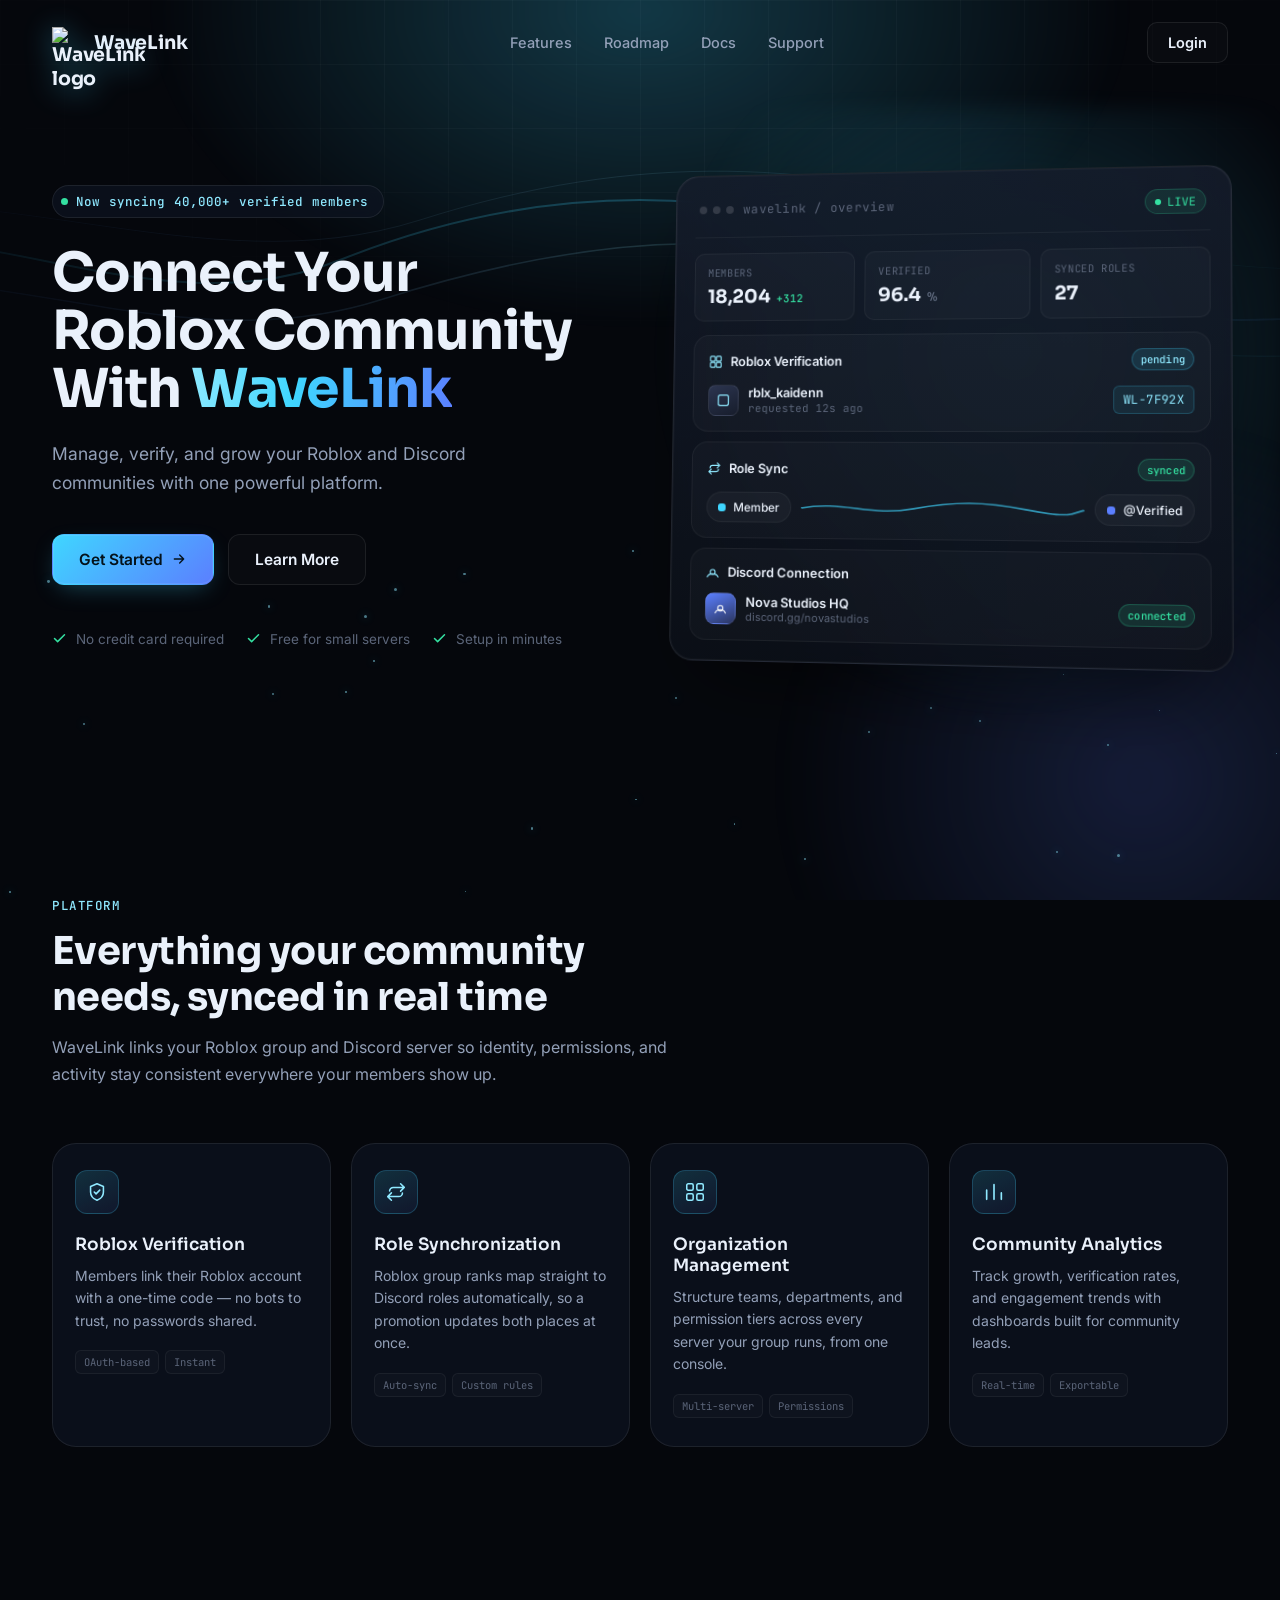
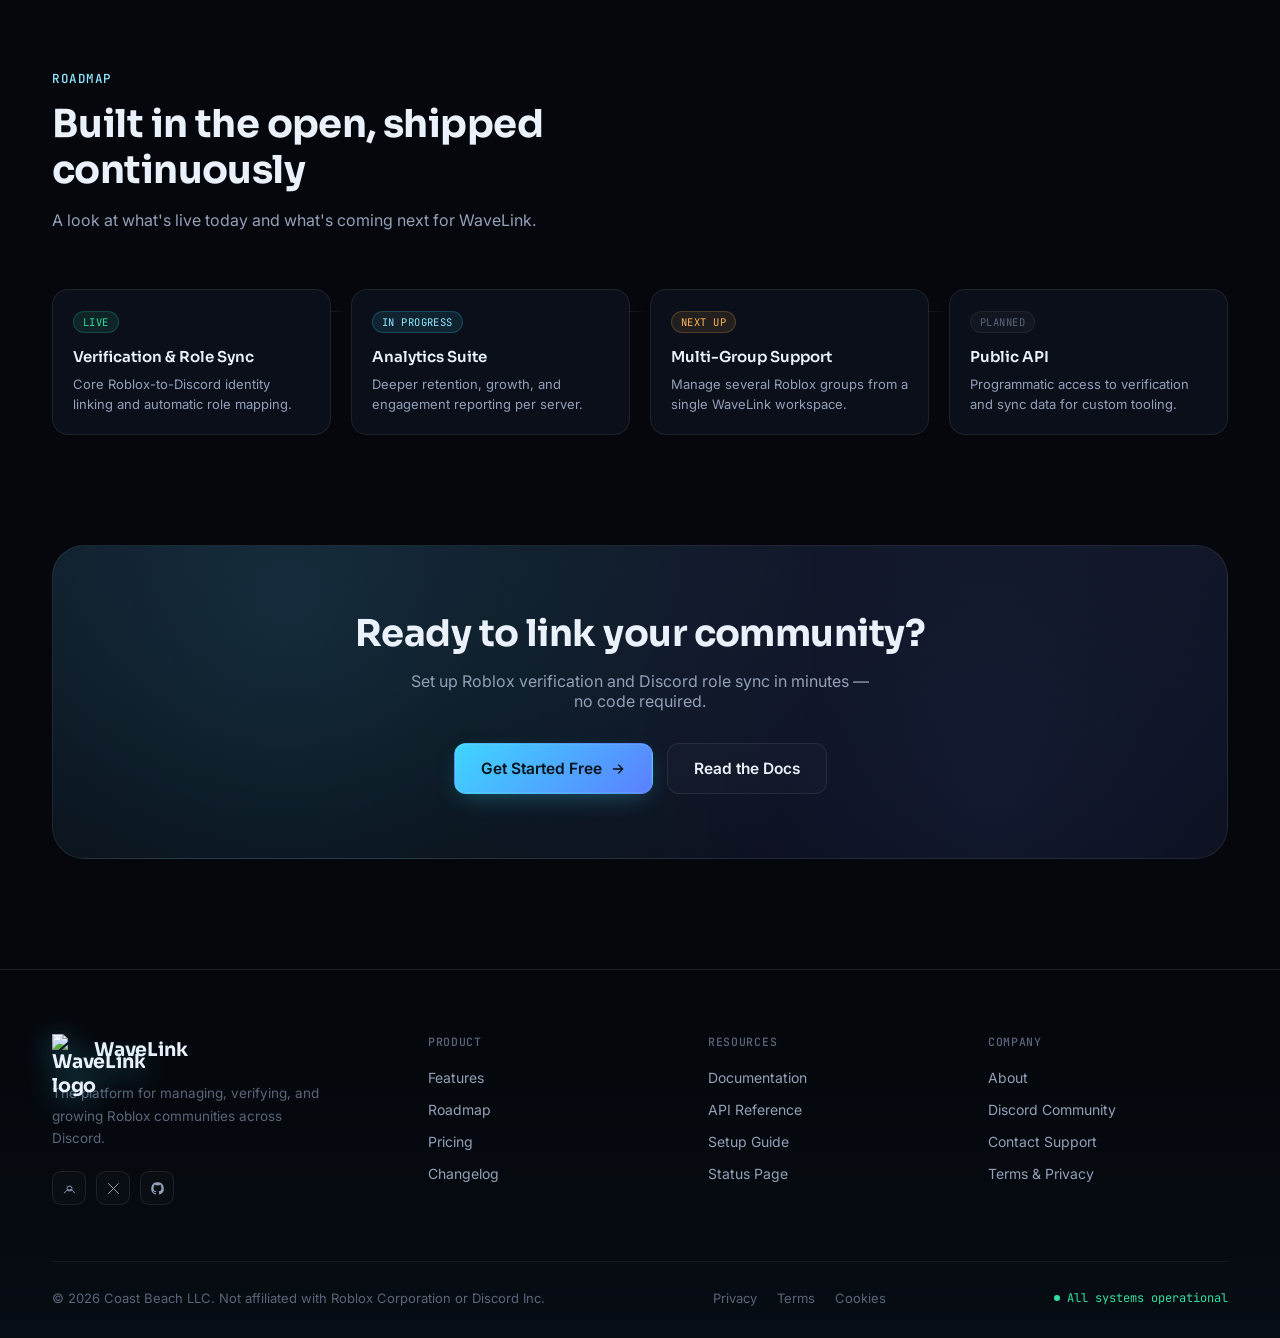
==== index.html @ 927ece52 "Add files via upload" ====
<!DOCTYPE html>
<html lang="en">
<head>
<meta charset="UTF-8" />
<meta name="viewport" content="width=device-width, initial-scale=1.0" />
<title>WaveLink — Connect Your Roblox Community</title>
<meta name="description" content="WaveLink is the platform for managing, verifying, and growing Roblox communities across Discord — verification, role sync, and analytics in one place." />

<link rel="preconnect" href="https://fonts.googleapis.com">
<link rel="preconnect" href="https://fonts.gstatic.com" crossorigin>
<link href="https://fonts.googleapis.com/css2?family=Sora:wght@400;500;600;700;800&family=Inter:wght@400;500;600;700&family=JetBrains+Mono:wght@400;500;600&display=swap" rel="stylesheet">

<link rel="stylesheet" href="style.css">
</head>
<body>

<!-- ============ BACKGROUND LAYERS ============ -->
<div class="bg-layer" aria-hidden="true">
  <div class="bg-grid"></div>
  <div class="bg-glow-primary"></div>
  <div class="bg-glow-secondary"></div>
  <svg class="bg-wave-svg" viewBox="0 0 1800 420" fill="none" xmlns="http://www.w3.org/2000/svg">
    <path class="w1" d="M0 220 C 200 140, 400 300, 600 220 S 1000 140, 1200 220 S 1600 300, 1800 220" stroke="url(#gwave1)" stroke-width="2" opacity="0.5"/>
    <path class="w2" d="M0 260 C 220 190, 420 330, 640 260 S 1040 180, 1240 260 S 1620 330, 1800 260" stroke="url(#gwave2)" stroke-width="1.5" opacity="0.35"/>
    <path class="w3" d="M0 180 C 240 120, 460 250, 680 180 S 1080 120, 1280 180 S 1640 250, 1800 180" stroke="url(#gwave2)" stroke-width="1" opacity="0.25"/>
    <defs>
      <linearGradient id="gwave1" x1="0" y1="0" x2="1800" y2="0" gradientUnits="userSpaceOnUse">
        <stop offset="0" stop-color="#3fd6ff" stop-opacity="0"/>
        <stop offset="0.5" stop-color="#3fd6ff" stop-opacity="0.9"/>
        <stop offset="1" stop-color="#5b7fff" stop-opacity="0"/>
      </linearGradient>
      <linearGradient id="gwave2" x1="0" y1="0" x2="1800" y2="0" gradientUnits="userSpaceOnUse">
        <stop offset="0" stop-color="#5b7fff" stop-opacity="0"/>
        <stop offset="0.5" stop-color="#8fe9ff" stop-opacity="0.8"/>
        <stop offset="1" stop-color="#3fd6ff" stop-opacity="0"/>
      </linearGradient>
    </defs>
  </svg>
  <div id="particles"></div>
</div>

<!-- ============ NAVBAR ============ -->
<header class="navbar" id="navbar">
  <div class="container nav-inner">
    <a href="#top" class="brand">
      <span class="brand-mark" aria-hidden="true"><img src="assets/wavelink-logo.png" alt="WaveLink logo"></span>
      WaveLink
    </a>

    <nav class="nav-links" id="navLinks">
      <a href="#features">Features</a>
      <a href="#roadmap">Roadmap</a>
      <a href="#docs">Docs</a>
      <a href="#support">Support</a>
    </nav>

    <div class="nav-right">
      <a href="login.html" class="btn btn-ghost" id="navAuthBtn">Login</a>
      <button class="nav-toggle" id="navToggle" aria-label="Toggle navigation menu" aria-expanded="false"><span></span></button>
    </div>
  </div>
</header>

<!-- ============ HERO ============ -->
<main id="top">
<section class="hero">
  <div class="container hero-grid">

    <div class="hero-content reveal in">
      <span class="eyebrow"><span class="dot-pulse" aria-hidden="true"></span> Now syncing 40,000+ verified members</span>

      <h1>Connect Your Roblox Community With <span class="grad">WaveLink</span></h1>

      <p class="lead">Manage, verify, and grow your Roblox and Discord communities with one powerful platform.</p>

      <div class="hero-actions">
        <a href="#get-started" class="btn btn-primary btn-lg">
          Get Started
          <svg class="btn-icon" viewBox="0 0 24 24" fill="none"><path d="M5 12h14M13 6l6 6-6 6" stroke="currentColor" stroke-width="2" stroke-linecap="round" stroke-linejoin="round"/></svg>
        </a>
        <a href="#features" class="btn btn-ghost btn-lg">Learn More</a>
      </div>

      <div class="hero-meta">
        <div class="hero-meta-item"><svg viewBox="0 0 24 24" fill="none"><path d="M20 6L9 17l-5-5" stroke="currentColor" stroke-width="2.4" stroke-linecap="round" stroke-linejoin="round"/></svg> No credit card required</div>
        <div class="hero-meta-item"><svg viewBox="0 0 24 24" fill="none"><path d="M20 6L9 17l-5-5" stroke="currentColor" stroke-width="2.4" stroke-linecap="round" stroke-linejoin="round"/></svg> Free for small servers</div>
        <div class="hero-meta-item"><svg viewBox="0 0 24 24" fill="none"><path d="M20 6L9 17l-5-5" stroke="currentColor" stroke-width="2.4" stroke-linecap="round" stroke-linejoin="round"/></svg> Setup in minutes</div>
      </div>
    </div>

    <div class="mock-wrap reveal in">
      <div class="mock-glow" aria-hidden="true"></div>

      <div class="dashboard">
        <div class="dash-titlebar">
          <div class="dash-titlebar-left">
            <div class="dash-dots"><span></span><span></span><span></span></div>
            <span class="dash-title">wavelink / overview</span>
          </div>
          <span class="dash-live"><span class="dot-pulse" aria-hidden="true"></span>LIVE</span>
        </div>

        <div class="stat-row">
          <div class="stat-box">
            <div class="stat-label">Members</div>
            <div class="stat-value">18,204 <span class="delta">+312</span></div>
          </div>
          <div class="stat-box">
            <div class="stat-label">Verified</div>
            <div class="stat-value">96.4<span style="font-size:12px;font-weight:600;color:var(--text-faint)">%</span></div>
          </div>
          <div class="stat-box">
            <div class="stat-label">Synced Roles</div>
            <div class="stat-value">27</div>
          </div>
        </div>

        <div class="panel-block">
          <div class="panel-block-head">
            <h4>
              <svg viewBox="0 0 24 24" fill="none"><rect x="3" y="3" width="8" height="8" rx="1.5" stroke="currentColor" stroke-width="1.8"/><rect x="13" y="3" width="8" height="8" rx="1.5" stroke="currentColor" stroke-width="1.8"/><rect x="3" y="13" width="8" height="8" rx="1.5" stroke="currentColor" stroke-width="1.8"/><rect x="13" y="13" width="8" height="8" rx="1.5" stroke="currentColor" stroke-width="1.8"/></svg>
              Roblox Verification
            </h4>
            <span class="badge badge-accent">pending</span>
          </div>
          <div class="verify-row">
            <div class="verify-user">
              <div class="avatar"><svg viewBox="0 0 24 24" fill="none"><rect x="4" y="4" width="16" height="16" rx="3" stroke="currentColor" stroke-width="1.8"/></svg></div>
              <div class="verify-user-info">
                <div class="name">rblx_kaidenn</div>
                <div class="sub">requested 12s ago</div>
              </div>
            </div>
            <span class="code-chip">WL-7F92X</span>
          </div>
        </div>

        <div class="panel-block">
          <div class="panel-block-head">
            <h4>
              <svg viewBox="0 0 24 24" fill="none"><path d="M17 3l4 4-4 4M7 21l-4-4 4-4M21 7H9a4 4 0 00-4 4M3 17h12a4 4 0 004-4" stroke="currentColor" stroke-width="1.8" stroke-linecap="round" stroke-linejoin="round"/></svg>
              Role Sync
            </h4>
            <span class="badge badge-success">synced</span>
          </div>
          <div class="sync-row">
            <span class="sync-chip"><span class="swatch" style="background:#3fd6ff"></span>Member</span>
            <svg class="sync-wave" viewBox="0 0 100 20" preserveAspectRatio="none"><path d="M0 10 C 15 2, 25 18, 40 10 S 65 2, 80 10 S 95 14, 100 10" stroke="#3fd6ff" stroke-width="1.5" fill="none" opacity="0.65"/></svg>
            <span class="sync-chip"><span class="swatch" style="background:#5b7fff"></span>@Verified</span>
          </div>
        </div>

        <div class="panel-block" style="margin-bottom:0;">
          <div class="panel-block-head">
            <h4>
              <svg viewBox="0 0 24 24" fill="none"><path d="M8 12a4 4 0 108 0 4 4 0 00-8 0z" stroke="currentColor" stroke-width="1.8"/><path d="M3 20c1.5-3.5 4.5-5 9-5s7.5 1.5 9 5" stroke="currentColor" stroke-width="1.8" stroke-linecap="round"/></svg>
              Discord Connection
            </h4>
          </div>
          <div class="discord-row">
            <div class="discord-server">
              <div class="server-icon"><svg viewBox="0 0 24 24" fill="none"><path d="M8 12a4 4 0 108 0 4 4 0 00-8 0z" stroke="#fff" stroke-width="1.6"/><path d="M4 19c1.6-3.6 4.6-5 8-5s6.4 1.4 8 5" stroke="#fff" stroke-width="1.6" stroke-linecap="round"/></svg></div>
              <div class="server-info">
                <div class="name">Nova Studios HQ</div>
                <div class="sub">discord.gg/novastudios</div>
              </div>
            </div>
            <span class="badge badge-success">connected</span>
          </div>
        </div>
      </div>
    </div>

  </div>
</section>

<!-- ============ FEATURES ============ -->
<section class="section" id="features">
  <div class="container">
    <div class="section-head reveal">
      <span class="section-tag">Platform</span>
      <h2>Everything your community needs, synced in real time</h2>
      <p>WaveLink links your Roblox group and Discord server so identity, permissions, and activity stay consistent everywhere your members show up.</p>
    </div>

    <div class="features-grid">

      <div class="feature-card reveal">
        <div class="feature-icon"><svg viewBox="0 0 24 24" fill="none"><path d="M12 3l7 3v6c0 4.5-3 7.5-7 9-4-1.5-7-4.5-7-9V6l7-3z" stroke="currentColor" stroke-width="1.7" stroke-linejoin="round"/><path d="M9 12l2 2 4-4" stroke="currentColor" stroke-width="1.7" stroke-linecap="round" stroke-linejoin="round"/></svg></div>
        <h3>Roblox Verification</h3>
        <p>Members link their Roblox account with a one-time code — no bots to trust, no passwords shared.</p>
        <div class="feature-tag-row">
          <span class="feature-tag">OAuth-based</span>
          <span class="feature-tag">Instant</span>
        </div>
      </div>

      <div class="feature-card reveal">
        <div class="feature-icon"><svg viewBox="0 0 24 24" fill="none"><path d="M17 3l4 4-4 4M7 21l-4-4 4-4M21 7H9a4 4 0 00-4 4M3 17h12a4 4 0 004-4" stroke="currentColor" stroke-width="1.7" stroke-linecap="round" stroke-linejoin="round"/></svg></div>
        <h3>Role Synchronization</h3>
        <p>Roblox group ranks map straight to Discord roles automatically, so a promotion updates both places at once.</p>
        <div class="feature-tag-row">
          <span class="feature-tag">Auto-sync</span>
          <span class="feature-tag">Custom rules</span>
        </div>
      </div>

      <div class="feature-card reveal">
        <div class="feature-icon"><svg viewBox="0 0 24 24" fill="none"><rect x="3" y="3" width="7" height="7" rx="1.6" stroke="currentColor" stroke-width="1.7"/><rect x="14" y="3" width="7" height="7" rx="1.6" stroke="currentColor" stroke-width="1.7"/><rect x="3" y="14" width="7" height="7" rx="1.6" stroke="currentColor" stroke-width="1.7"/><rect x="14" y="14" width="7" height="7" rx="1.6" stroke="currentColor" stroke-width="1.7"/></svg></div>
        <h3>Organization Management</h3>
        <p>Structure teams, departments, and permission tiers across every server your group runs, from one console.</p>
        <div class="feature-tag-row">
          <span class="feature-tag">Multi-server</span>
          <span class="feature-tag">Permissions</span>
        </div>
      </div>

      <div class="feature-card reveal">
        <div class="feature-icon"><svg viewBox="0 0 24 24" fill="none"><path d="M4 20V10M12 20V4M20 20v-7" stroke="currentColor" stroke-width="1.8" stroke-linecap="round" stroke-linejoin="round"/></svg></div>
        <h3>Community Analytics</h3>
        <p>Track growth, verification rates, and engagement trends with dashboards built for community leads.</p>
        <div class="feature-tag-row">
          <span class="feature-tag">Real-time</span>
          <span class="feature-tag">Exportable</span>
        </div>
      </div>

    </div>
  </div>
</section>

<!-- ============ ROADMAP ============ -->
<section class="section" id="roadmap">
  <div class="container">
    <div class="section-head reveal">
      <span class="section-tag">Roadmap</span>
      <h2>Built in the open, shipped continuously</h2>
      <p>A look at what's live today and what's coming next for WaveLink.</p>
    </div>

    <div class="roadmap-track">
      <div class="roadmap-item reveal">
        <span class="roadmap-status status-live">Live</span>
        <h4>Verification &amp; Role Sync</h4>
        <p>Core Roblox-to-Discord identity linking and automatic role mapping.</p>
      </div>
      <div class="roadmap-item reveal">
        <span class="roadmap-status status-progress">In progress</span>
        <h4>Analytics Suite</h4>
        <p>Deeper retention, growth, and engagement reporting per server.</p>
      </div>
      <div class="roadmap-item reveal">
        <span class="roadmap-status status-next">Next up</span>
        <h4>Multi-Group Support</h4>
        <p>Manage several Roblox groups from a single WaveLink workspace.</p>
      </div>
      <div class="roadmap-item reveal">
        <span class="roadmap-status status-later">Planned</span>
        <h4>Public API</h4>
        <p>Programmatic access to verification and sync data for custom tooling.</p>
      </div>
    </div>
  </div>
</section>

<!-- ============ CTA ============ -->
<section class="cta-band reveal" id="get-started">
  <h2>Ready to link your community?</h2>
  <p>Set up Roblox verification and Discord role sync in minutes — no code required.</p>
  <div class="cta-actions">
    <a href="login.html" class="btn btn-primary btn-lg">
      Get Started Free
      <svg class="btn-icon" viewBox="0 0 24 24" fill="none"><path d="M5 12h14M13 6l6 6-6 6" stroke="currentColor" stroke-width="2" stroke-linecap="round" stroke-linejoin="round"/></svg>
    </a>
    <a href="#docs" class="btn btn-ghost btn-lg">Read the Docs</a>
  </div>
</section>
</main>

<!-- ============ FOOTER ============ -->
<footer class="site-footer" id="support">
  <div class="container">
    <div class="footer-top">
      <div class="footer-brand">
        <a href="#top" class="brand">
          <span class="brand-mark" aria-hidden="true"><img src="assets/wavelink-logo.png" alt="WaveLink logo"></span>
          WaveLink
        </a>
        <p>The platform for managing, verifying, and growing Roblox communities across Discord.</p>
        <div class="footer-socials">
          <a href="#" class="footer-social-btn" aria-label="WaveLink on Discord"><svg viewBox="0 0 24 24" fill="none"><path d="M8 12a4 4 0 108 0 4 4 0 00-8 0z" stroke="currentColor" stroke-width="1.6"/><path d="M4 19c1.6-3.6 4.6-5 8-5s6.4 1.4 8 5" stroke="currentColor" stroke-width="1.6" stroke-linecap="round"/></svg></a>
          <a href="#" class="footer-social-btn" aria-label="WaveLink on X"><svg viewBox="0 0 24 24" fill="none"><path d="M4 4l16 16M20 4L4 20" stroke="currentColor" stroke-width="1.6" stroke-linecap="round"/></svg></a>
          <a href="#" class="footer-social-btn" aria-label="WaveLink on GitHub"><svg viewBox="0 0 24 24" fill="none"><path d="M12 2a10 10 0 00-3.16 19.5c.5.1.68-.22.68-.48v-1.7c-2.78.6-3.37-1.34-3.37-1.34-.46-1.16-1.11-1.47-1.11-1.47-.91-.62.07-.6.07-.6 1 .07 1.53 1.03 1.53 1.03.9 1.52 2.35 1.08 2.92.83.09-.65.35-1.08.64-1.33-2.22-.25-4.56-1.11-4.56-4.94 0-1.1.39-1.99 1.03-2.69-.1-.25-.45-1.27.1-2.64 0 0 .84-.27 2.75 1.02a9.6 9.6 0 015 0c1.91-1.3 2.75-1.02 2.75-1.02.55 1.37.2 2.39.1 2.64.64.7 1.03 1.59 1.03 2.69 0 3.84-2.34 4.68-4.57 4.93.36.31.68.92.68 1.85v2.75c0 .27.18.58.69.48A10 10 0 0012 2z" fill="currentColor"/></svg></a>
        </div>
      </div>

      <div class="footer-col">
        <h5>Product</h5>
        <ul>
          <li><a href="#features">Features</a></li>
          <li><a href="#roadmap">Roadmap</a></li>
          <li><a href="#">Pricing</a></li>
          <li><a href="#">Changelog</a></li>
        </ul>
      </div>

      <div class="footer-col" id="docs">
        <h5>Resources</h5>
        <ul>
          <li><a href="#">Documentation</a></li>
          <li><a href="#">API Reference</a></li>
          <li><a href="#">Setup Guide</a></li>
          <li><a href="#">Status Page</a></li>
        </ul>
      </div>

      <div class="footer-col">
        <h5>Company</h5>
        <ul>
          <li><a href="#">About</a></li>
          <li><a href="#">Discord Community</a></li>
          <li><a href="#">Contact Support</a></li>
          <li><a href="#">Terms &amp; Privacy</a></li>
        </ul>
      </div>
    </div>

    <div class="footer-bottom">
      <p>&copy; 2026 Coast Beach LLC. Not affiliated with Roblox Corporation or Discord Inc.</p>
      <div class="footer-bottom-links">
        <a href="#">Privacy</a>
        <a href="#">Terms</a>
        <a href="#">Cookies</a>
      </div>
      <span class="footer-status"><span class="dot-pulse" aria-hidden="true"></span>All systems operational</span>
    </div>
  </div>
</footer>

<script src="main.js" defer></script>

</body>
</html>
---- style.css ----
/* ===========================================================
   WaveLink — Design Tokens
   =========================================================== */
:root{
  --bg:            #05070c;
  --bg-alt:        #080c15;
  --panel:         rgba(16, 22, 36, 0.62);
  --panel-solid:   #0c121f;
  --panel-raised:  #10182a;
  --border:        rgba(255, 255, 255, 0.08);
  --border-soft:   rgba(255, 255, 255, 0.05);
  --text:          #eaf1fb;
  --text-dim:      #93a0b8;
  --text-faint:    #5b6579;

  --accent:        #3fd6ff;
  --accent-soft:   #8fe9ff;
  --accent-2:      #5b7fff;
  --accent-glow:   rgba(63, 214, 255, 0.35);
  --success:       #34e0a1;
  --success-glow:  rgba(52, 224, 161, 0.28);
  --warn:          #ffb454;

  --font-display:  'Sora', 'Inter', sans-serif;
  --font-body:     'Inter', sans-serif;
  --font-mono:     'JetBrains Mono', monospace;

  --radius-sm:     10px;
  --radius-md:     16px;
  --radius-lg:     24px;
  --radius-xl:     32px;

  --ease: cubic-bezier(.16,.8,.24,1);
}

*, *::before, *::after{ box-sizing: border-box; }

html{ scroll-behavior: smooth; }

body{
  margin: 0;
  background: var(--bg);
  color: var(--text);
  font-family: var(--font-body);
  -webkit-font-smoothing: antialiased;
  overflow-x: hidden;
}

img, svg{ display:block; max-width: 100%; }

a{ color: inherit; text-decoration: none; }

ul{ list-style: none; margin: 0; padding: 0; }

::selection{ background: var(--accent-glow); color: #fff; }

@media (prefers-reduced-motion: reduce){
  *{ animation-duration: 0.001ms !important; animation-iteration-count: 1 !important; transition-duration: 0.001ms !important; scroll-behavior: auto !important; }
}

:focus-visible{
  outline: 2px solid var(--accent);
  outline-offset: 3px;
  border-radius: 4px;
}

.container{
  width: 100%;
  max-width: 1240px;
  margin: 0 auto;
  padding: 0 32px;
}

/* ===========================================================
   Global background system — waveform glow + particles + grid
   =========================================================== */
.bg-layer{
  position: fixed;
  inset: 0;
  z-index: 0;
  pointer-events: none;
  overflow: hidden;
}

.bg-grid{
  position: absolute;
  inset: 0;
  background-image:
    linear-gradient(to right, rgba(255,255,255,0.028) 1px, transparent 1px),
    linear-gradient(to bottom, rgba(255,255,255,0.028) 1px, transparent 1px);
  background-size: 64px 64px;
  mask-image: radial-gradient(ellipse 80% 55% at 50% 0%, black 30%, transparent 75%);
  -webkit-mask-image: radial-gradient(ellipse 80% 55% at 50% 0%, black 30%, transparent 75%);
}

.bg-glow-primary{
  position: absolute;
  top: -260px;
  left: 50%;
  width: 1400px;
  height: 900px;
  transform: translateX(-50%);
  background: radial-gradient(ellipse 50% 50% at 50% 30%, rgba(63,214,255,0.24), transparent 70%);
  filter: blur(10px);
}

.bg-glow-secondary{
  position: absolute;
  top: 420px;
  right: -220px;
  width: 720px;
  height: 720px;
  background: radial-gradient(circle, rgba(91,127,255,0.18), transparent 70%);
  filter: blur(20px);
}

.bg-wave-svg{
  position: absolute;
  top: 40px;
  left: 50%;
  width: 1800px;
  max-width: none;
  transform: translateX(-50%);
  opacity: 0.55;
}

.bg-wave-svg path{
  animation: wave-drift 16s ease-in-out infinite;
}
.bg-wave-svg .w2{ animation-duration: 21s; animation-delay: -4s; }
.bg-wave-svg .w3{ animation-duration: 27s; animation-delay: -9s; }

@keyframes wave-drift{
  0%, 100%{ transform: translateY(0) scaleY(1); }
  50%{ transform: translateY(-14px) scaleY(1.06); }
}

.particle{
  position: absolute;
  border-radius: 50%;
  background: var(--accent-soft);
  opacity: 0.5;
  box-shadow: 0 0 8px 1px var(--accent-glow);
  animation: particle-float linear infinite;
}

@keyframes particle-float{
  0%{ transform: translateY(0) translateX(0); opacity: 0; }
  10%{ opacity: 0.55; }
  90%{ opacity: 0.35; }
  100%{ transform: translateY(-620px) translateX(var(--drift, 40px)); opacity: 0; }
}

/* ===========================================================
   Navbar
   =========================================================== */
.navbar{
  position: fixed;
  top: 0; left: 0; right: 0;
  z-index: 100;
  padding: 22px 0;
  transition: padding 0.35s var(--ease), background 0.35s var(--ease), border-color 0.35s var(--ease);
  border-bottom: 1px solid transparent;
}

.navbar.scrolled{
  padding: 14px 0;
  background: rgba(5, 7, 12, 0.72);
  backdrop-filter: blur(16px) saturate(140%);
  -webkit-backdrop-filter: blur(16px) saturate(140%);
  border-bottom: 1px solid var(--border);
}

.nav-inner{
  display: flex;
  align-items: center;
  justify-content: space-between;
  gap: 24px;
}

.brand{
  display: flex;
  align-items: center;
  gap: 10px;
  font-family: var(--font-display);
  font-weight: 700;
  font-size: 19px;
  letter-spacing: -0.01em;
  color: var(--text);
}

/* LOGO PLACEHOLDER — swap this .brand-mark node for an <img src="your-logo.svg"> */
/* Brand mark now wraps the real WaveLink logo (see /assets/wavelink-logo.png) */
.brand-mark{
  width: 32px;
  height: 32px;
  display: grid;
  place-items: center;
  flex-shrink: 0;
  filter: drop-shadow(0 4px 14px rgba(63, 214, 255, 0.45));
}

.brand-mark img{
  width: 100%;
  height: 100%;
  object-fit: contain;
}

.nav-links{
  display: flex;
  align-items: center;
  gap: 4px;
}

.nav-links a{
  position: relative;
  padding: 8px 14px;
  font-size: 14.5px;
  font-weight: 500;
  color: var(--text-dim);
  border-radius: 8px;
  transition: color 0.2s var(--ease), background 0.2s var(--ease);
}

.nav-links a:hover{
  color: var(--text);
  background: rgba(255,255,255,0.04);
}

.nav-right{
  display: flex;
  align-items: center;
  gap: 12px;
}

.btn{
  display: inline-flex;
  align-items: center;
  justify-content: center;
  gap: 8px;
  font-family: var(--font-body);
  font-weight: 600;
  font-size: 14.5px;
  padding: 11px 20px;
  border-radius: 10px;
  border: 1px solid transparent;
  cursor: pointer;
  transition: transform 0.2s var(--ease), box-shadow 0.25s var(--ease), background 0.25s var(--ease), border-color 0.25s var(--ease);
  white-space: nowrap;
}

.btn:active{ transform: translateY(1px) scale(0.99); }

.btn-ghost{
  background: rgba(255,255,255,0.02);
  border-color: var(--border);
  color: var(--text);
}
.btn-ghost:hover{
  background: rgba(255,255,255,0.06);
  border-color: rgba(255,255,255,0.16);
}

.btn-primary{
  background: linear-gradient(135deg, var(--accent), var(--accent-2));
  color: #04121a;
  box-shadow: 0 8px 24px -8px var(--accent-glow), 0 0 0 1px rgba(255,255,255,0.08) inset;
}
.btn-primary:hover{
  box-shadow: 0 10px 30px -6px rgba(63,214,255,0.55), 0 0 0 1px rgba(255,255,255,0.12) inset;
  transform: translateY(-1px);
}

.btn-lg{ padding: 15px 26px; font-size: 15.5px; border-radius: 12px; }

.btn-icon{ width: 16px; height: 16px; }

.nav-toggle{
  display: none;
  width: 38px; height: 38px;
  border-radius: 9px;
  border: 1px solid var(--border);
  background: rgba(255,255,255,0.02);
  align-items: center;
  justify-content: center;
  cursor: pointer;
}
.nav-toggle span, .nav-toggle::before, .nav-toggle::after{
  content: '';
  display: block;
  width: 16px; height: 1.5px;
  background: var(--text);
  position: relative;
  transition: transform 0.25s var(--ease), opacity 0.25s var(--ease);
}
.nav-toggle::before{ position: absolute; transform: translateY(-5px); }
.nav-toggle::after{ position: absolute; transform: translateY(5px); }
.nav-toggle.open span{ opacity: 0; }
.nav-toggle.open::before{ transform: rotate(45deg); }
.nav-toggle.open::after{ transform: rotate(-45deg); }

/* ===========================================================
   Hero
   =========================================================== */
.hero{
  position: relative;
  z-index: 1;
  padding: 168px 0 120px;
}

.hero-grid{
  display: grid;
  grid-template-columns: minmax(0, 1fr) minmax(0, 1fr);
  gap: 48px;
  align-items: center;
}

.eyebrow{
  display: inline-flex;
  align-items: center;
  gap: 8px;
  padding: 7px 14px 7px 8px;
  border-radius: 100px;
  border: 1px solid var(--border);
  background: var(--panel);
  backdrop-filter: blur(10px);
  font-family: var(--font-mono);
  font-size: 12.5px;
  font-weight: 500;
  color: var(--accent-soft);
  letter-spacing: 0.01em;
  margin-bottom: 26px;
}

.eyebrow .dot-pulse{
  width: 7px; height: 7px;
  border-radius: 50%;
  background: var(--success);
  box-shadow: 0 0 0 0 var(--success-glow);
  animation: pulse-ring 2s infinite;
}

@keyframes pulse-ring{
  0%{ box-shadow: 0 0 0 0 rgba(52,224,161,0.55); }
  70%{ box-shadow: 0 0 0 7px rgba(52,224,161,0); }
  100%{ box-shadow: 0 0 0 0 rgba(52,224,161,0); }
}

.hero h1{
  font-family: var(--font-display);
  font-size: clamp(2.4rem, 4.2vw, 3.6rem);
  line-height: 1.08;
  font-weight: 700;
  letter-spacing: -0.02em;
  margin: 0 0 22px;
}

.hero h1 .grad{
  background: linear-gradient(100deg, var(--accent-soft), var(--accent) 40%, var(--accent-2));
  -webkit-background-clip: text;
  background-clip: text;
  color: transparent;
}

.hero p.lead{
  font-size: 17.5px;
  line-height: 1.65;
  color: var(--text-dim);
  max-width: 460px;
  margin: 0 0 36px;
}

.hero-actions{
  display: flex;
  align-items: center;
  gap: 14px;
  margin-bottom: 46px;
}

.hero-meta{
  display: flex;
  align-items: center;
  gap: 22px;
  flex-wrap: wrap;
}

.hero-meta-item{
  display: flex;
  align-items: center;
  gap: 9px;
  font-size: 13.5px;
  color: var(--text-faint);
}

.hero-meta-item svg{ width: 15px; height: 15px; color: var(--success); flex-shrink: 0; }

/* ---- Dashboard mockup ---- */
.mock-wrap{
  position: relative;
  perspective: 1400px;
}

.mock-glow{
  position: absolute;
  inset: -60px;
  background: radial-gradient(circle at 60% 40%, rgba(63,214,255,0.22), transparent 65%);
  filter: blur(10px);
  z-index: -1;
}

.dashboard{
  position: relative;
  background: linear-gradient(180deg, rgba(20,27,42,0.85), rgba(11,15,24,0.85));
  border: 1px solid var(--border);
  border-radius: var(--radius-lg);
  backdrop-filter: blur(18px);
  -webkit-backdrop-filter: blur(18px);
  box-shadow:
    0 40px 80px -30px rgba(0,0,0,0.65),
    0 0 0 1px rgba(255,255,255,0.03) inset;
  padding: 20px;
  transform: rotateY(-7deg) rotateX(3deg);
  transition: transform 0.6s var(--ease);
  animation: dash-float 7s ease-in-out infinite;
}

@keyframes dash-float{
  0%, 100%{ transform: rotateY(-7deg) rotateX(3deg) translateY(0); }
  50%{ transform: rotateY(-7deg) rotateX(3deg) translateY(-10px); }
}

@media (hover: hover){
  .mock-wrap:hover .dashboard{ transform: rotateY(-2deg) rotateX(1deg); }
}

.dash-titlebar{
  display: flex;
  align-items: center;
  justify-content: space-between;
  padding: 2px 4px 16px;
  border-bottom: 1px solid var(--border-soft);
  margin-bottom: 16px;
}

.dash-titlebar-left{ display: flex; align-items: center; gap: 10px; }

.dash-dots{ display: flex; gap: 6px; }
.dash-dots span{ width: 8px; height: 8px; border-radius: 50%; background: rgba(255,255,255,0.14); }

.dash-title{
  font-family: var(--font-mono);
  font-size: 12.5px;
  color: var(--text-faint);
  letter-spacing: 0.02em;
}

.dash-live{
  display: flex;
  align-items: center;
  gap: 6px;
  font-family: var(--font-mono);
  font-size: 11.5px;
  color: var(--success);
  padding: 4px 9px;
  border-radius: 100px;
  background: rgba(52,224,161,0.1);
  border: 1px solid rgba(52,224,161,0.2);
}
.dash-live .dot-pulse{ width: 6px; height: 6px; border-radius: 50%; background: var(--success); animation: pulse-ring 2s infinite; }

.stat-row{
  display: grid;
  grid-template-columns: repeat(3, 1fr);
  gap: 10px;
  margin-bottom: 14px;
}

.stat-box{
  background: rgba(255,255,255,0.025);
  border: 1px solid var(--border-soft);
  border-radius: var(--radius-sm);
  padding: 12px 13px;
}

.stat-label{
  font-family: var(--font-mono);
  font-size: 10.5px;
  color: var(--text-faint);
  text-transform: uppercase;
  letter-spacing: 0.06em;
  margin-bottom: 6px;
}

.stat-value{
  font-family: var(--font-display);
  font-size: 19px;
  font-weight: 700;
  color: var(--text);
  display: flex;
  align-items: baseline;
  gap: 6px;
}

.stat-value .delta{
  font-family: var(--font-mono);
  font-size: 11px;
  font-weight: 500;
  color: var(--success);
}

.panel-block{
  background: rgba(255,255,255,0.022);
  border: 1px solid var(--border-soft);
  border-radius: var(--radius-md);
  padding: 15px;
  margin-bottom: 10px;
}

.panel-block-head{
  display: flex;
  align-items: center;
  justify-content: space-between;
  margin-bottom: 13px;
}

.panel-block-head h4{
  margin: 0;
  font-family: var(--font-body);
  font-size: 13px;
  font-weight: 600;
  color: var(--text);
  display: flex;
  align-items: center;
  gap: 8px;
}

.panel-block-head h4 svg{ width: 15px; height: 15px; color: var(--accent-soft); }

.badge{
  font-family: var(--font-mono);
  font-size: 10.5px;
  font-weight: 500;
  padding: 3px 8px;
  border-radius: 100px;
  letter-spacing: 0.02em;
}
.badge-success{ background: rgba(52,224,161,0.12); color: var(--success); border: 1px solid rgba(52,224,161,0.22); }
.badge-accent{ background: rgba(63,214,255,0.12); color: var(--accent-soft); border: 1px solid rgba(63,214,255,0.22); }

.verify-row{
  display: flex;
  align-items: center;
  justify-content: space-between;
  gap: 10px;
}

.verify-user{ display: flex; align-items: center; gap: 10px; }

.avatar{
  width: 32px; height: 32px;
  border-radius: 8px;
  background: linear-gradient(155deg, #2c3550, #171d2c);
  border: 1px solid var(--border);
  display: grid;
  place-items: center;
  flex-shrink: 0;
}
.avatar svg{ width: 16px; height: 16px; color: var(--accent-soft); }

.verify-user-info .name{ font-size: 13px; font-weight: 600; color: var(--text); line-height: 1.3; }
.verify-user-info .sub{ font-family: var(--font-mono); font-size: 11px; color: var(--text-faint); line-height: 1.3; }

.code-chip{
  font-family: var(--font-mono);
  font-size: 12px;
  color: var(--accent-soft);
  background: rgba(63,214,255,0.08);
  border: 1px solid rgba(63,214,255,0.2);
  border-radius: 6px;
  padding: 5px 9px;
  letter-spacing: 0.03em;
}

/* role sync row with waveform link (signature motif, mini) */
.sync-row{
  display: flex;
  align-items: center;
  gap: 10px;
}

.sync-chip{
  display: flex;
  align-items: center;
  gap: 8px;
  padding: 7px 11px;
  border-radius: 100px;
  background: rgba(255,255,255,0.03);
  border: 1px solid var(--border-soft);
  font-size: 12px;
  font-weight: 500;
  color: var(--text);
  white-space: nowrap;
}
.sync-chip .swatch{ width: 8px; height: 8px; border-radius: 3px; }

.sync-wave{
  flex: 1;
  height: 20px;
}
.sync-wave path{
  animation: wave-drift 4.5s ease-in-out infinite;
}

.discord-row{
  display: flex;
  align-items: center;
  justify-content: space-between;
}

.discord-server{ display: flex; align-items: center; gap: 10px; }

.server-icon{
  width: 32px; height: 32px;
  border-radius: 9px;
  background: linear-gradient(155deg, var(--accent-2), #2a3560);
  display: grid;
  place-items: center;
  border: 1px solid var(--border);
}
.server-icon svg{ width: 16px; height: 16px; color: #fff; }

.server-info .name{ font-size: 13px; font-weight: 600; color: var(--text); }
.server-info .sub{ font-size: 11px; color: var(--text-faint); }

/* ===========================================================
   Section headers
   =========================================================== */
.section{
  position: relative;
  z-index: 1;
  padding: 110px 0;
}

.section-head{
  max-width: 620px;
  margin: 0 0 56px;
}

.section-tag{
  display: inline-block;
  font-family: var(--font-mono);
  font-size: 12.5px;
  font-weight: 500;
  color: var(--accent-soft);
  letter-spacing: 0.04em;
  text-transform: uppercase;
  margin-bottom: 14px;
}

.section-head h2{
  font-family: var(--font-display);
  font-size: clamp(1.8rem, 3vw, 2.5rem);
  font-weight: 700;
  letter-spacing: -0.015em;
  line-height: 1.2;
  margin: 0 0 14px;
}

.section-head p{
  font-size: 16px;
  color: var(--text-dim);
  line-height: 1.65;
  margin: 0;
}

/* ===========================================================
   Features
   =========================================================== */
.features-grid{
  display: grid;
  grid-template-columns: repeat(4, 1fr);
  gap: 20px;
}

.feature-card{
  position: relative;
  background: var(--panel);
  border: 1px solid var(--border);
  border-radius: var(--radius-lg);
  padding: 26px 22px 28px;
  backdrop-filter: blur(14px);
  -webkit-backdrop-filter: blur(14px);
  overflow: hidden;
  transition: transform 0.35s var(--ease), border-color 0.35s var(--ease), box-shadow 0.35s var(--ease);
}

.feature-card::before{
  content: '';
  position: absolute;
  inset: 0;
  background: radial-gradient(220px circle at var(--mx, 50%) var(--my, 0%), rgba(63,214,255,0.14), transparent 65%);
  opacity: 0;
  transition: opacity 0.35s var(--ease);
  pointer-events: none;
}

.feature-card:hover{
  transform: translateY(-6px);
  border-color: rgba(63,214,255,0.28);
  box-shadow: 0 24px 48px -20px rgba(0,0,0,0.55), 0 0 0 1px rgba(63,214,255,0.08) inset;
}
.feature-card:hover::before{ opacity: 1; }

.feature-icon{
  width: 44px; height: 44px;
  border-radius: 12px;
  display: grid;
  place-items: center;
  background: linear-gradient(155deg, rgba(63,214,255,0.16), rgba(91,127,255,0.08));
  border: 1px solid rgba(63,214,255,0.22);
  margin-bottom: 20px;
  position: relative;
  z-index: 1;
}
.feature-icon svg{ width: 22px; height: 22px; color: var(--accent-soft); }

.feature-card h3{
  font-family: var(--font-display);
  font-size: 17px;
  font-weight: 600;
  margin: 0 0 10px;
  position: relative;
  z-index: 1;
}

.feature-card p{
  font-size: 14px;
  line-height: 1.6;
  color: var(--text-dim);
  margin: 0 0 18px;
  position: relative;
  z-index: 1;
}

.feature-tag-row{
  display: flex;
  flex-wrap: wrap;
  gap: 6px;
  position: relative;
  z-index: 1;
}

.feature-tag{
  font-family: var(--font-mono);
  font-size: 10.5px;
  color: var(--text-faint);
  border: 1px solid var(--border-soft);
  padding: 4px 8px;
  border-radius: 6px;
  background: rgba(255,255,255,0.02);
}

/* ===========================================================
   Roadmap (supports nav link)
   =========================================================== */
.roadmap-track{
  display: grid;
  grid-template-columns: repeat(4, 1fr);
  gap: 20px;
}

.roadmap-item{
  border: 1px solid var(--border);
  border-radius: var(--radius-md);
  padding: 20px;
  background: var(--panel);
  backdrop-filter: blur(14px);
  position: relative;
}

.roadmap-item::after{
  content: '';
  position: absolute;
  top: 21px; right: -20px;
  width: 20px; height: 1px;
  background: linear-gradient(90deg, var(--border), transparent);
  display: block;
}
.roadmap-item:last-child::after{ display: none; }

.roadmap-status{
  font-family: var(--font-mono);
  font-size: 10.5px;
  letter-spacing: 0.04em;
  text-transform: uppercase;
  padding: 3px 9px;
  border-radius: 100px;
  display: inline-block;
  margin-bottom: 14px;
}
.status-live{ color: var(--success); background: rgba(52,224,161,0.1); border: 1px solid rgba(52,224,161,0.2); }
.status-progress{ color: var(--accent-soft); background: rgba(63,214,255,0.1); border: 1px solid rgba(63,214,255,0.2); }
.status-next{ color: var(--warn); background: rgba(255,180,84,0.1); border: 1px solid rgba(255,180,84,0.2); }
.status-later{ color: var(--text-faint); background: rgba(255,255,255,0.03); border: 1px solid var(--border-soft); }

.roadmap-item h4{
  font-family: var(--font-display);
  font-size: 15px;
  margin: 0 0 8px;
  font-weight: 600;
}
.roadmap-item p{
  font-size: 13px;
  color: var(--text-dim);
  line-height: 1.55;
  margin: 0;
}

/* ===========================================================
   CTA band
   =========================================================== */
.cta-band{
  position: relative;
  z-index: 1;
  margin: 0 32px 110px;
  max-width: 1176px;
  margin-inline: auto;
  border-radius: var(--radius-xl);
  border: 1px solid var(--border);
  background:
    radial-gradient(circle at 20% 20%, rgba(63,214,255,0.14), transparent 55%),
    radial-gradient(circle at 80% 80%, rgba(91,127,255,0.12), transparent 55%),
    linear-gradient(180deg, rgba(18,24,38,0.7), rgba(9,12,20,0.7));
  backdrop-filter: blur(16px);
  padding: 64px 56px;
  text-align: center;
  overflow: hidden;
}

.cta-band h2{
  font-family: var(--font-display);
  font-size: clamp(1.7rem, 3vw, 2.3rem);
  font-weight: 700;
  letter-spacing: -0.015em;
  margin: 0 0 14px;
}

.cta-band p{
  font-size: 16px;
  color: var(--text-dim);
  max-width: 480px;
  margin: 0 auto 32px;
}

.cta-actions{
  display: flex;
  align-items: center;
  justify-content: center;
  gap: 14px;
}

/* ===========================================================
   Footer
   =========================================================== */
.site-footer{
  position: relative;
  z-index: 1;
  border-top: 1px solid var(--border);
  padding: 64px 0 32px;
  background: linear-gradient(180deg, transparent, rgba(63,214,255,0.03));
}

.footer-top{
  display: grid;
  grid-template-columns: 1.4fr repeat(3, 1fr);
  gap: 40px;
  margin-bottom: 56px;
}

.footer-brand p{
  font-size: 13.5px;
  color: var(--text-faint);
  line-height: 1.65;
  max-width: 280px;
  margin: 16px 0 22px;
}

.footer-socials{
  display: flex;
  gap: 10px;
}

.footer-social-btn{
  width: 34px; height: 34px;
  border-radius: 9px;
  border: 1px solid var(--border);
  background: rgba(255,255,255,0.02);
  display: grid;
  place-items: center;
  transition: border-color 0.2s var(--ease), background 0.2s var(--ease), transform 0.2s var(--ease);
}
.footer-social-btn:hover{ border-color: rgba(63,214,255,0.35); background: rgba(63,214,255,0.08); transform: translateY(-2px); }
.footer-social-btn svg{ width: 15px; height: 15px; color: var(--text-dim); }

.footer-col h5{
  font-family: var(--font-mono);
  font-size: 11.5px;
  letter-spacing: 0.06em;
  text-transform: uppercase;
  color: var(--text-faint);
  margin: 0 0 18px;
  font-weight: 500;
}

.footer-col ul{ display: flex; flex-direction: column; gap: 12px; }

.footer-col a{
  font-size: 14px;
  color: var(--text-dim);
  transition: color 0.2s var(--ease);
}
.footer-col a:hover{ color: var(--accent-soft); }

.footer-bottom{
  display: flex;
  align-items: center;
  justify-content: space-between;
  padding-top: 28px;
  border-top: 1px solid var(--border-soft);
  flex-wrap: wrap;
  gap: 16px;
}

.footer-bottom p{
  font-size: 13px;
  color: var(--text-faint);
  margin: 0;
}

.footer-bottom-links{
  display: flex;
  gap: 20px;
}
.footer-bottom-links a{
  font-size: 13px;
  color: var(--text-faint);
  transition: color 0.2s var(--ease);
}
.footer-bottom-links a:hover{ color: var(--text-dim); }

.footer-status{
  display: flex;
  align-items: center;
  gap: 7px;
  font-family: var(--font-mono);
  font-size: 12px;
  color: var(--success);
}
.footer-status .dot-pulse{ width: 6px; height: 6px; border-radius: 50%; background: var(--success); animation: pulse-ring 2s infinite; }

/* ===========================================================
   Reveal-on-scroll utility
   =========================================================== */
.reveal{
  opacity: 0;
  transform: translateY(24px);
  transition: opacity 0.7s var(--ease), transform 0.7s var(--ease);
}
.reveal.in{
  opacity: 1;
  transform: translateY(0);
}

/* ===========================================================
   Responsive
   =========================================================== */
@media (max-width: 980px){
  .hero-grid{ grid-template-columns: 1fr; }
  .mock-wrap{ order: -1; max-width: 460px; margin: 0 auto 8px; }
  .dashboard{ transform: none; animation: none; }
  .hero{ padding: 140px 0 80px; }
  .hero p.lead{ max-width: none; }
  .features-grid{ grid-template-columns: repeat(2, 1fr); }
  .roadmap-track{ grid-template-columns: repeat(2, 1fr); }
  .roadmap-item::after{ display: none; }
  .footer-top{ grid-template-columns: 1fr 1fr; row-gap: 36px; }
}

@media (max-width: 720px){
  .container{ padding: 0 20px; }
  .nav-links{
    position: fixed;
    top: 66px; left: 20px; right: 20px;
    flex-direction: column;
    align-items: stretch;
    background: rgba(9,12,20,0.96);
    border: 1px solid var(--border);
    border-radius: var(--radius-md);
    padding: 10px;
    backdrop-filter: blur(20px);
    gap: 2px;
    transform: translateY(-12px);
    opacity: 0;
    pointer-events: none;
    transition: transform 0.25s var(--ease), opacity 0.25s var(--ease);
  }
  .nav-links.open{ transform: translateY(0); opacity: 1; pointer-events: auto; }
  .nav-links a{ padding: 12px 14px; }
  .nav-toggle{ display: flex; }
  .nav-right .btn-ghost{ display: none; }
  .cta-band{ margin-left: 20px; margin-right: 20px; padding: 44px 26px; }
  .cta-actions{ flex-direction: column; }
  .cta-actions .btn{ width: 100%; }
  .hero-actions{ flex-direction: column; align-items: stretch; }
  .stat-row{ grid-template-columns: 1fr 1fr; }
  .stat-row .stat-box:last-child{ grid-column: span 2; }
  .features-grid{ grid-template-columns: 1fr; }
  .roadmap-track{ grid-template-columns: 1fr; }
  .footer-top{ grid-template-columns: 1fr; }
  .footer-bottom{ flex-direction: column; align-items: flex-start; }
  .section{ padding: 76px 0; }
  .hero{ padding: 128px 0 64px; }
}
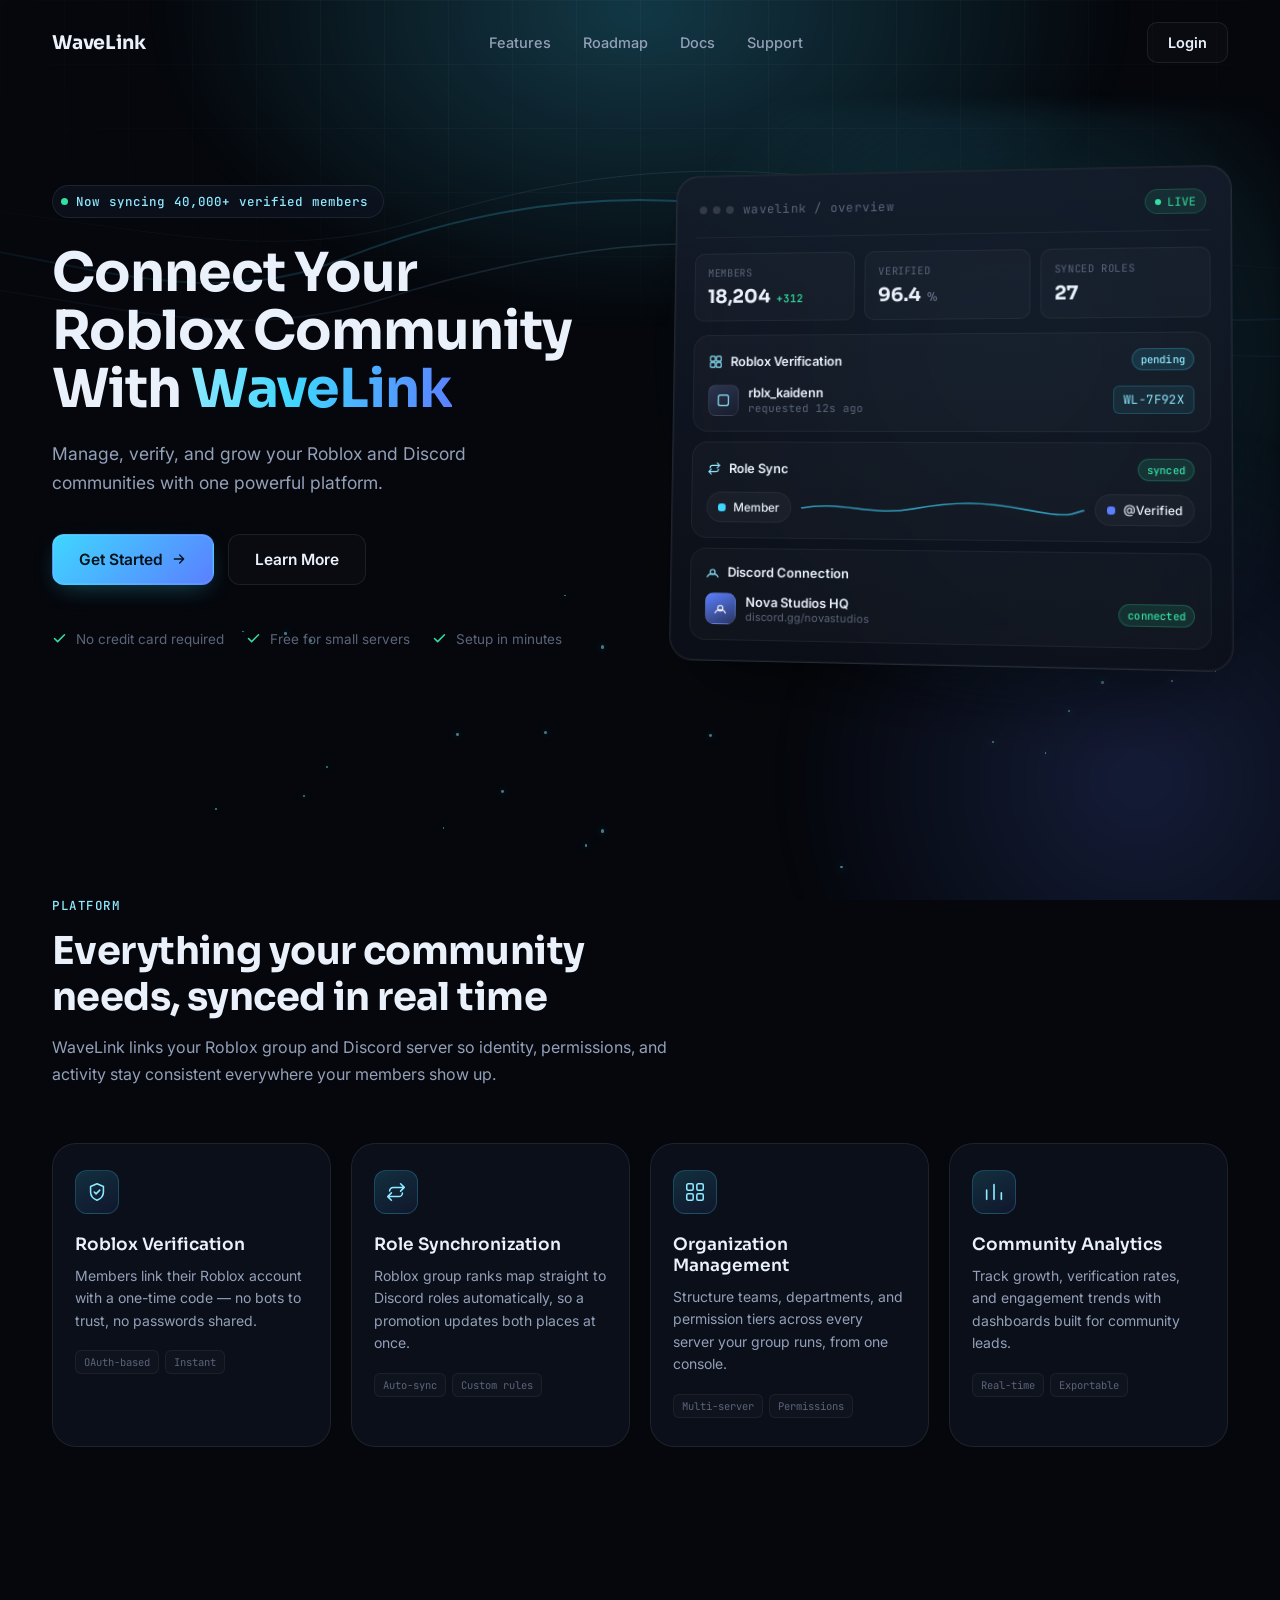
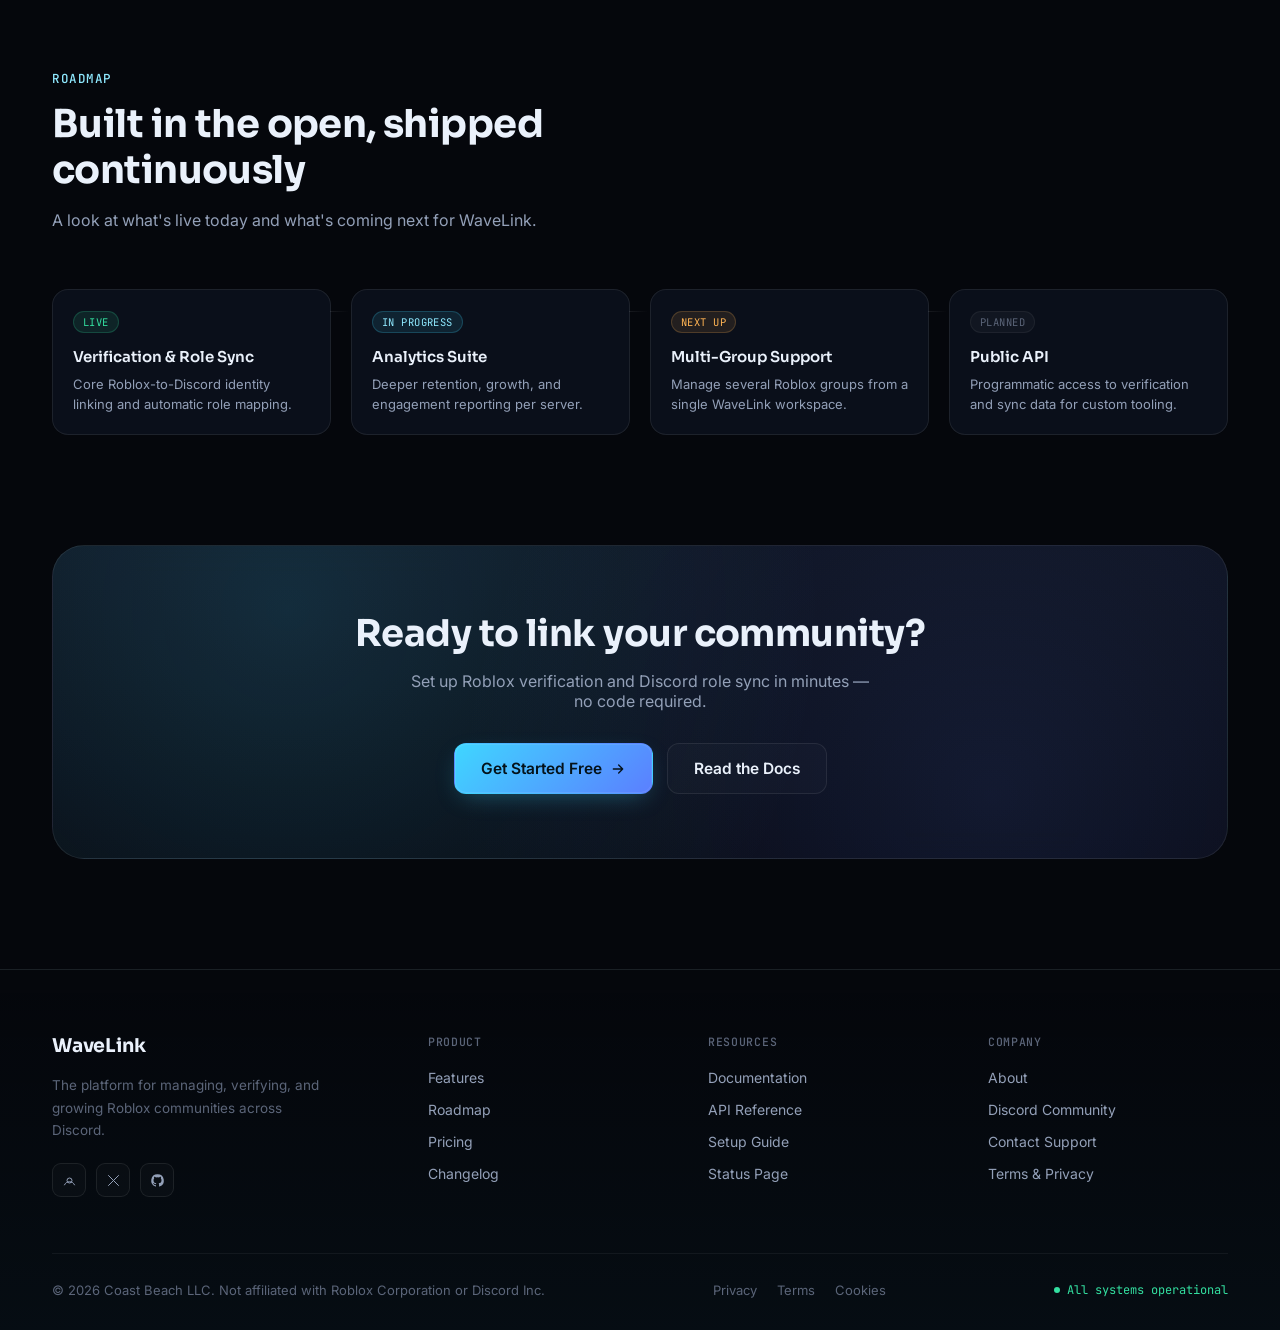
==== commit 25df8d76: "Update index.html" ====
--- a/index.html
+++ b/index.html
@@ -43,7 +43,6 @@
 <header class="navbar" id="navbar">
   <div class="container nav-inner">
     <a href="#top" class="brand">
-      <span class="brand-mark" aria-hidden="true"><img src="assets/wavelink-logo.png" alt="WaveLink logo"></span>
       WaveLink
     </a>
 
@@ -283,7 +282,6 @@
     <div class="footer-top">
       <div class="footer-brand">
         <a href="#top" class="brand">
-          <span class="brand-mark" aria-hidden="true"><img src="assets/wavelink-logo.png" alt="WaveLink logo"></span>
           WaveLink
         </a>
         <p>The platform for managing, verifying, and growing Roblox communities across Discord.</p>
